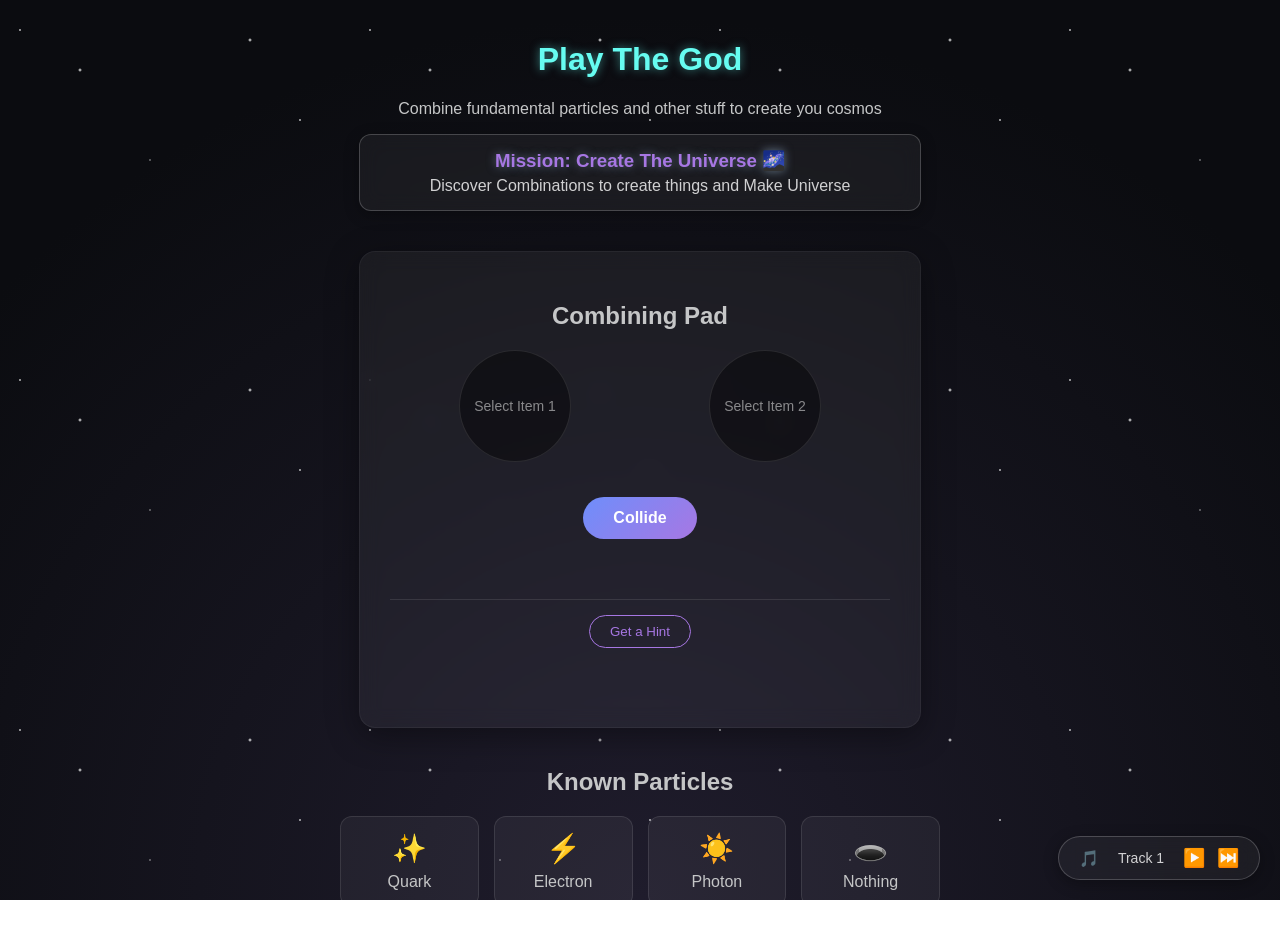
==== templates/index.html @ 254285e5 "triggering flask deployment and adding new website to host from my homeserver" ====
<!DOCTYPE html>
<html lang="en">
<head>
    <meta charset="UTF-8">
    <meta name="viewport" content="width=device-width, initial-scale=1.0">
    <title>PlayTheGod</title>
    <link rel="stylesheet" href="../static/css/style.css">
</head>
<body>

    <header>
        <h1>Play The God</h1>
        <p>Combine fundamental particles and other stuff to create you cosmos</p>
    </header>

    <div id="goal-tracker">
        <h3>Mission: Create The Universe 🌌</h3>
        <p id="goal-text">Discover Combinations to create things and Make Universe</p>
    </div>
    
    <main class="game-container">
        <section id="combining-pad">
            <h2>Combining Pad</h2>
            <div class="slots">
                <div id="slot-1" class="slot">Select Item 1</div>
                <div id="slot-2" class="slot">Select Item 2</div>
            </div>
            <button id="combine-btn">Collide</button>
            <p id="result-message"></p>

            <div id="hint-section" style="margin-top: 20px; padding-top: 15px; border-top: 1px solid rgba(255, 255, 255, 0.1);">
                <button id="hint-btn" style="background: transparent; color: #a777e3; border: 1px solid #a777e3; padding: 8px 20px; border-radius: 20px; cursor: pointer; transition: 0.3s;">Get a Hint</button>
                <p id="hint-message" style="color: #c5c6c7; font-style: italic; font-size: 14px; margin-top: 15px; min-height: 20px;"></p>
            </div>
        </div>
    </section>

        <search id="inventory">
            <h2>Known Particles</h2>
            <div class="inventory-grid" id="elements-list">
                <div class="element" data-name="Quark"><span class="icon">✨</span>Quark</div>
                <div class="element" data-name="Electron"><span class="icon">⚡</span>Electron</div>
                <div class="element" data-name="Photon"><span class="icon">☀️</span>Photon</div>
                <div class="element" data-name="Nothing"><span class="icon">🕳️</span>Nothing</div>
            </div>
        </search>
    </main>

    <div id="music-player">
        <span class="icon">🎵</span>
        <span id="track-name">Track 1</span>
        <button id="play-pause-btn">▶️</button>
        <button id="next-btn">⏭️</button>
    </div>

<script src="../static/js/script.js"></script>
</body>
</html>
---- static/css/style.css ----
/* Space Vibe */
body {
    background: radial-gradient(circle at center bottom,#1f1c2c 0%, #0b0c10 80%);
    background-attachment: fixed;
    color: #c5c6c7;
    font-family: 'Segoe UI', Tahoma, Geneva, Verdana, sans-serif;
    margin: 0;
    padding: 20px;
    text-align: center;
    min-height: 100vh; 
}

body::before {
    content: "";
    position: fixed;
    top: 0; left: 0; width: 100vw; height: 100vh;
    z-index: -1;
    background-image: 
        radial-gradient(1.5px 1.5px at 20px 30px, #ffffff, rgba(0,0,0,0)),
        radial-gradient(2px 2px at 80px 70px, #ffffff, rgba(0,0,0,0)),
        radial-gradient(1px 1px at 150px 160px, #ffffff, rgba(0,0,0,0)),
        radial-gradient(2px 2px at 250px 40px, #ffffff, rgba(0,0,0,0)),
        radial-gradient(1.5px 1.5px at 300px 120px, #ffffff, rgba(0,0,0,0));
    background-repeat: repeat;
    background-size: 350px 350px;
    animation: twinkle 4s infinite alternate;
}

/* stars twinkle*/
@keyframes twinkle {
    0% { opacity: 0.3; }
    100% { opacity: 1; }
}

header h1 {
    color: #66fcf1;
    text-shadow: 0 0 10px rgba(102, 252, 241, 0.5);
}

/* The Combining Area */
#combining-pad {
    margin: 40px auto;
    padding: 30px;
    border: 1px solid rgba(255, 255, 255, 0.05);
    border-radius: 16px;
    background: rgba(255, 255, 255, 0.05);
    backdrop-filter: blur(10px);
    box-shadow: 0 8px 32px 0 rgba(0,0,0,0.37);
    max-width: 500px;
}

.slots {
    display: flex;
    justify-content: space-around;
    margin: 20px 0;
}

.slot {
    width: 110px;
    height: 110px;
    background: rgba(0,0,0,0.4);
    border: 1px solid rgba(255, 255, 255, 0.1);
    display: flex;
    flex-direction: column;
    align-items: center;
    justify-content: center;
    border-radius: 50%;
    color: rgba(255, 255, 255, 0.5);
    font-size: 14px;
    transition: 0.3s;
}

#combine-btn {
    background: linear-gradient(135deg,#6e8efb, #a777e3);
    color: white;
    border: none;
    padding: 12px 30px;
    font-size: 16px;
    font-weight: bold;
    border-radius: 50px;
    cursor: pointer;
    margin-top: 15px;
    transition: transform 0.2, box-shadow 0.2s;
}

#combine-btn:hover {
    transform: translateY(-2px);
    box-shadow: 0 10px 20px rgba(167, 199, 227, 0.4);
}

#result-message {
    margin-top: 20px;
    font-weight: bold;
    min-height: 20px;
}

/* The Inventory Grid */
.inventory-grid {
    display: grid;
    grid-template-columns: repeat(auto-fit, minmax(100px, 1fr));
    gap: 15px;
    max-width: 600px;
    margin: 0 auto;
}

.element {
    background: rgba(255, 255, 255, 0.05);
    border: 1px solid rgba(255, 255, 255, 0.1);
    padding: 15px;
    border-radius: 12px;
    cursor: pointer;
    transition: 0.3s;
    display: flex;
    flex-direction: column;
    align-items: center;
    gap: 8px;
}

.element:hover {
    background: rgba(255, 255, 255, 0.15);
    border-color: rgba(255, 255, 255, 0.15);
    transform: translateY(-4px);
}

.element .icon{
    font-size: 28px;
}

.selected {
    box-shadow: 0 0 15px #66fcf1;
    border-color: #fff;
}
/*the goal tracker*/
#goal-tracker {
    background: rgba(255, 255, 255, 0.05);
    backdrop-filter: blur(10px);
    border: 1px solid rgba(255, 255, 255, 0.2);
    border-radius: 12px;
    padding: 15px 30px;
    margin: 0 auto 30px auto;
    max-width: 500px;
    box-shadow: 0 4px 15px rgba( 0, 0, 0, 0.3);
    transition: 0.5s;
}

#goal-tracker h3 {
    margin: 0 0 5px 0;
    color: #a777e3;
    text-shadow: 0 0 10px rgba(167, 199, 227, 0.5);
}

#goal-tracker p {
    margin: 0;
    color: rgba(255, 255, 255, 0.8);
}

#music-player {
    position: fixed;
    bottom: 20px;
    right: 20px;
    background: rgba(255, 255, 255, 0.05);
    backdrop-filter: blur(10px);
    border: 1px solid rgba(255, 255, 255, 0.2);
    padding: 10px 20px;
    border-radius: 30px;
    display: flex;
    align-items: center;
    gap: 12px;
    box-shadow: 0 4px 15px rgba(0,0,0,0.3);
    z-index: 1000;
}

#music-player button {
    background: none;
    border: none;
    font-size: 18px;
    cursor: pointer;
    transition: transform 0.2s;
    padding: 0;
}

#music-player button:hover {
    transform: scale(1.2);
}

#track-name {
    color: rgba(255, 255, 255, 0.8);
    font-size: 14px;
    min-width: 60px;
}
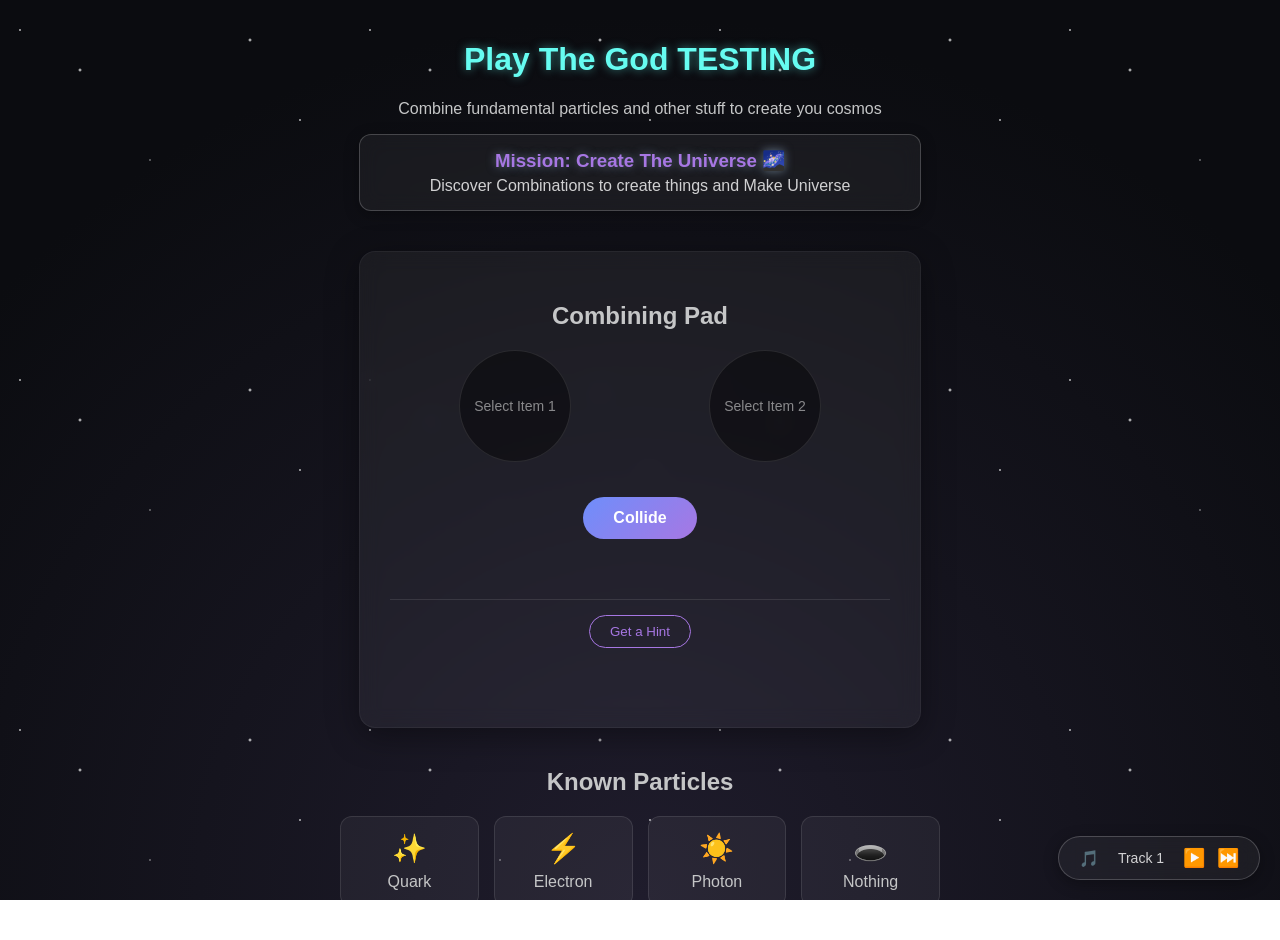
==== commit 3fec63d9: "testing site" ====
--- a/templates/index.html
+++ b/templates/index.html
@@ -9,7 +9,7 @@
 <body>
 
     <header>
-        <h1>Play The God</h1>
+        <h1>Play The God TESTING</h1>
         <p>Combine fundamental particles and other stuff to create you cosmos</p>
     </header>
 
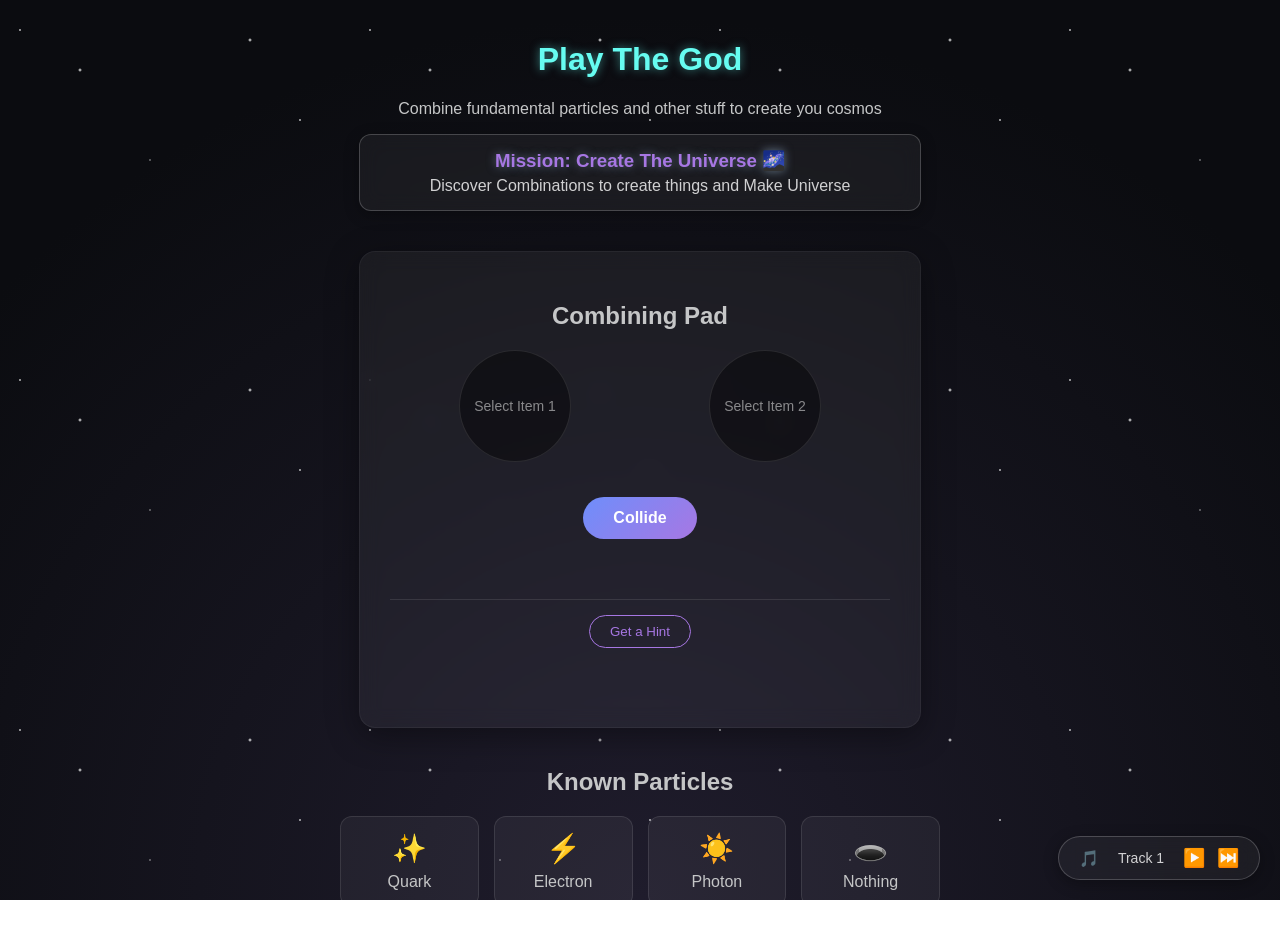
==== commit 6fca3c18: "undo the testing thing" ====
--- a/templates/index.html
+++ b/templates/index.html
@@ -9,7 +9,7 @@
 <body>
 
     <header>
-        <h1>Play The God TESTING</h1>
+        <h1>Play The God</h1>
         <p>Combine fundamental particles and other stuff to create you cosmos</p>
     </header>
 
